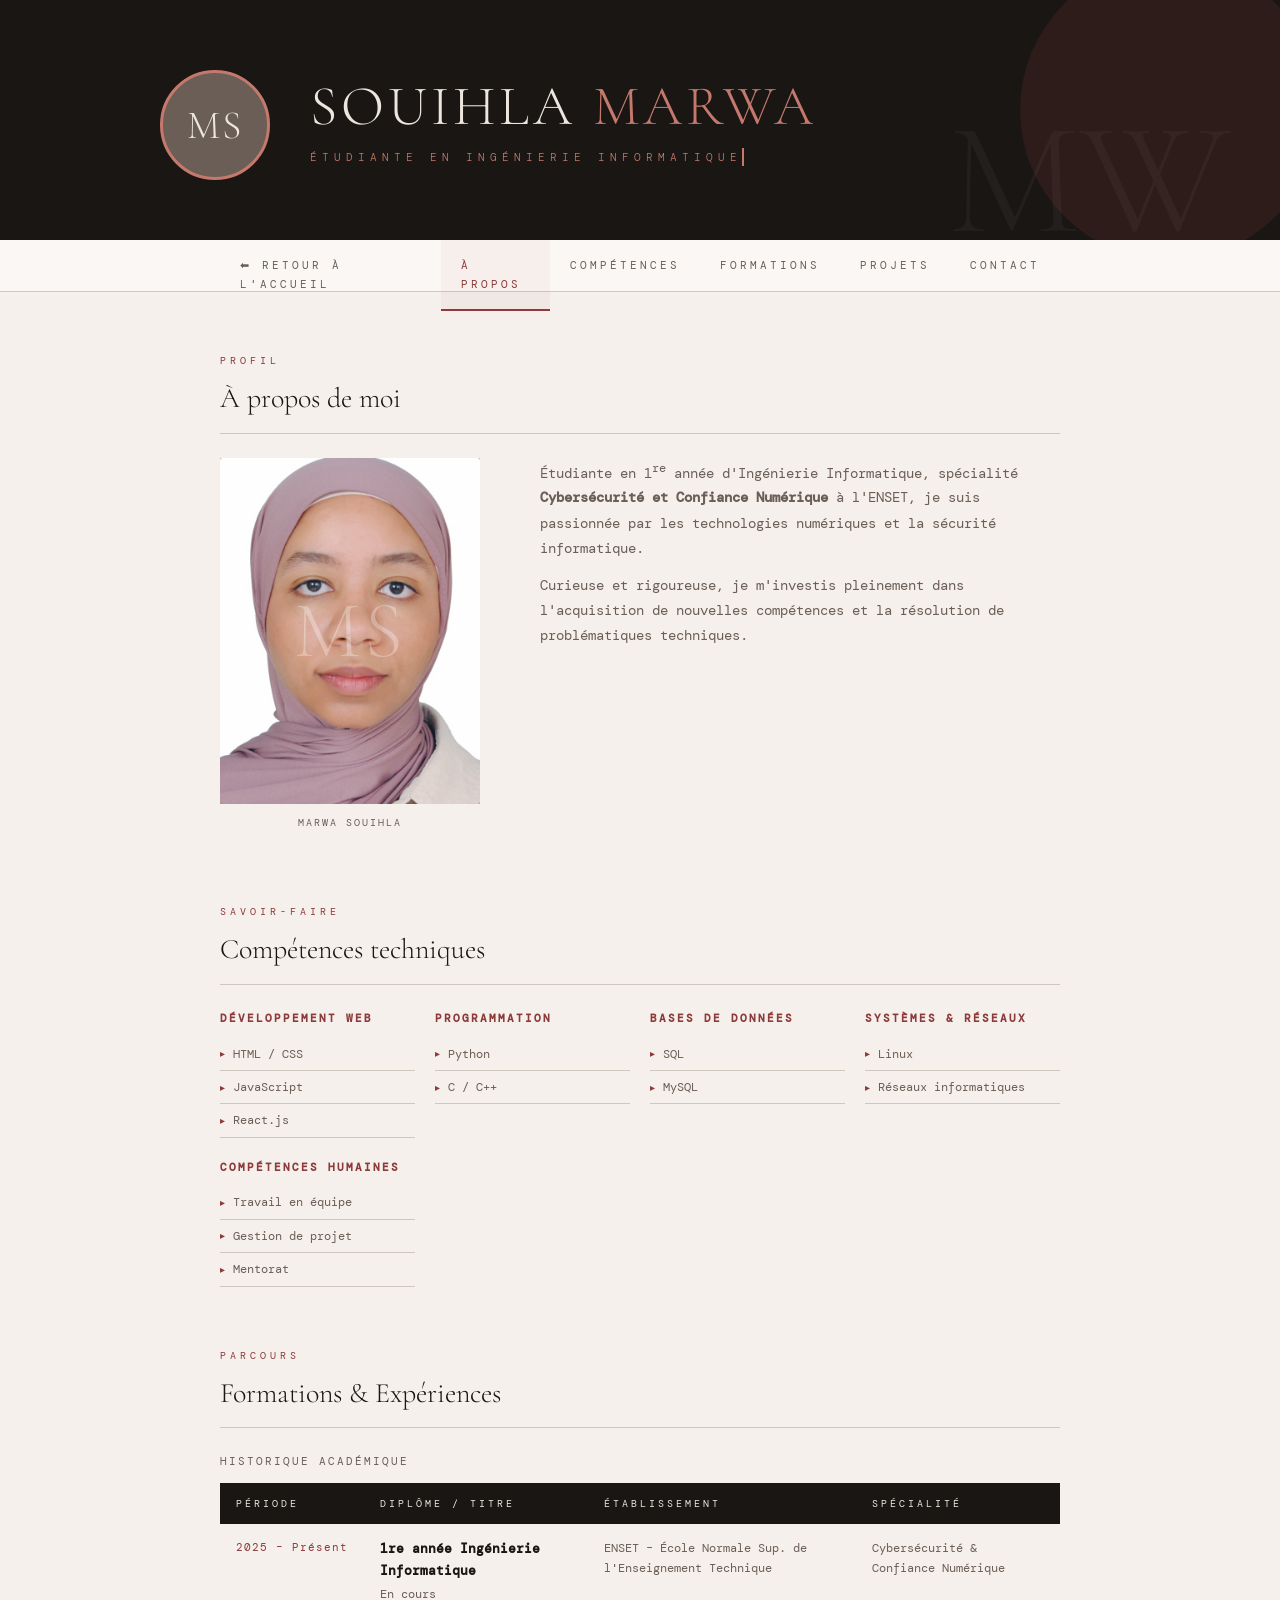
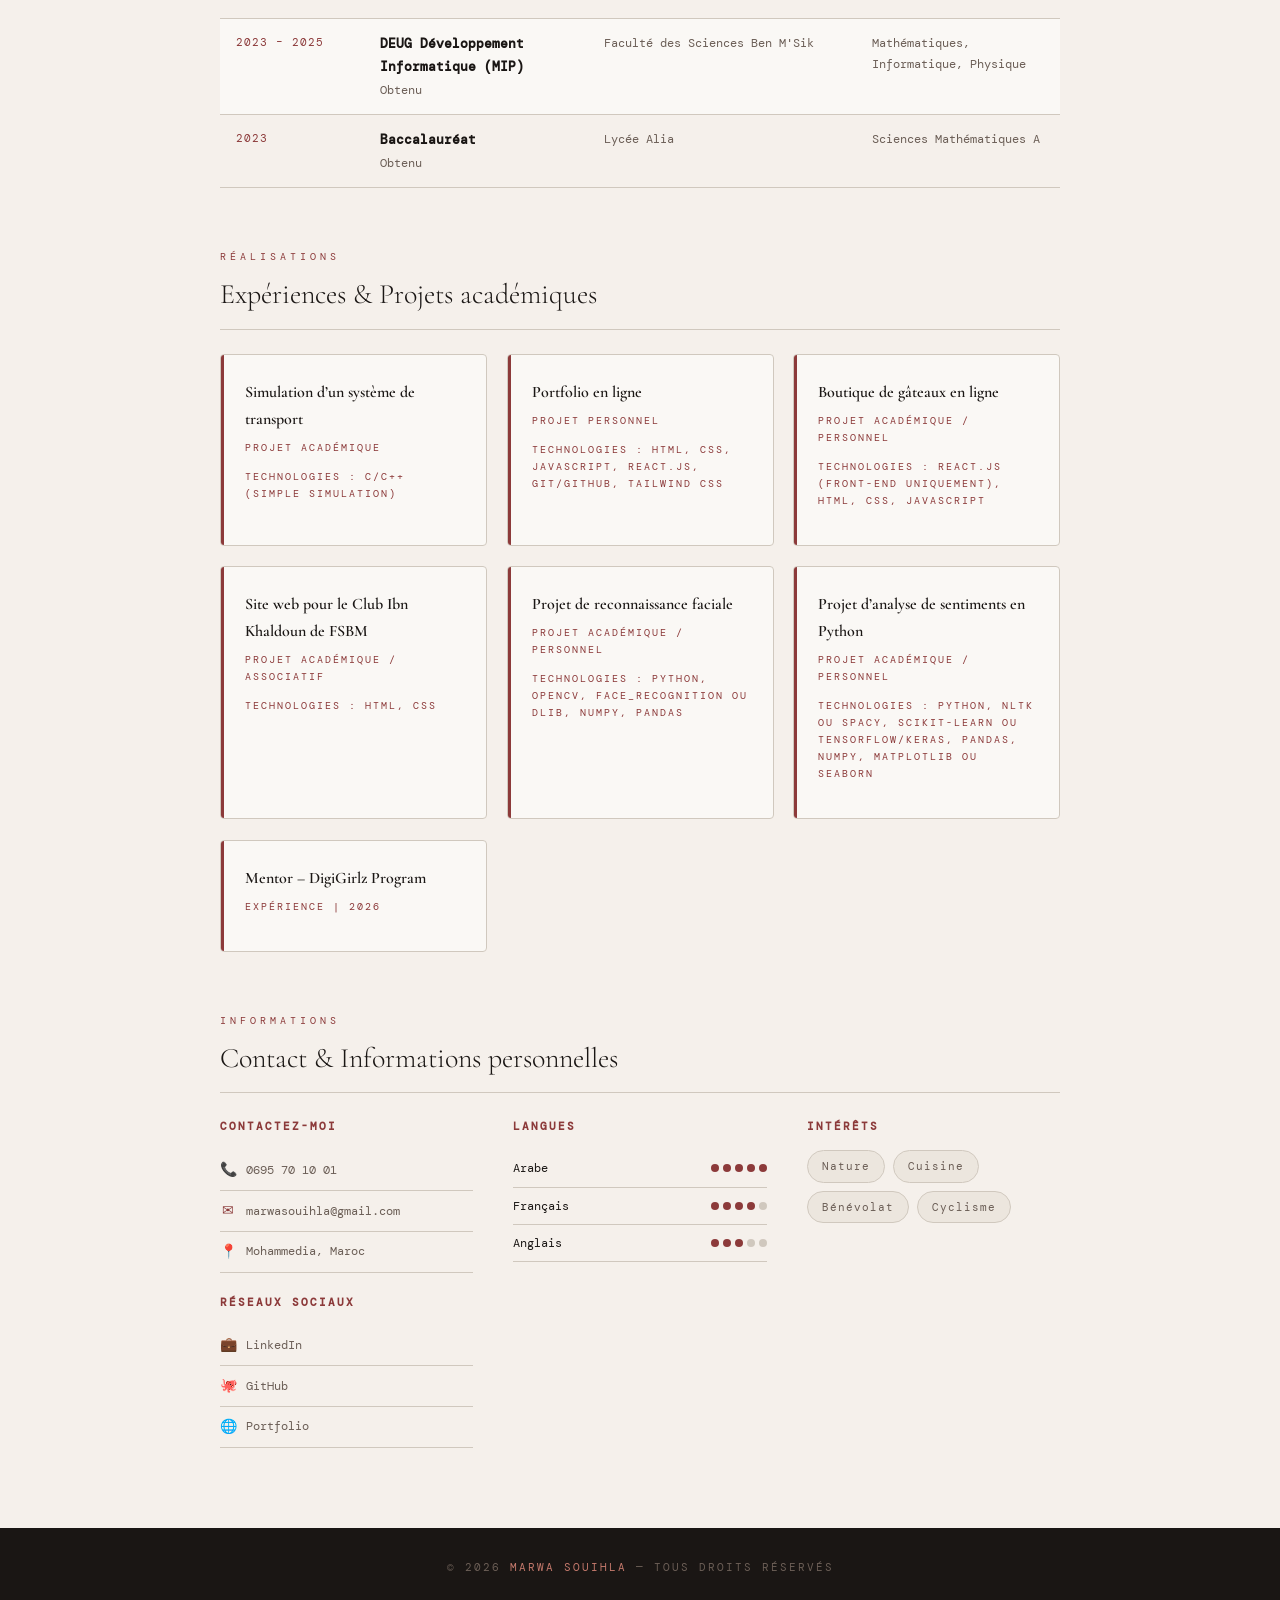
==== tp1/index.html @ b30dba4c "Add and update TP1, TP2, TP3" ====
<!DOCTYPE html>
<html lang="fr">

<head>
  <meta charset="UTF-8" />
  <meta name="viewport" content="width=device-width, initial-scale=1.0" />
  <title>Marwa Souihla – CV Portfolio</title>
  <meta name="description"
    content="Portfolio de Marwa Souihla, étudiante en Ingénierie Informatique. Découvrez mon profil, mes compétences, mes formations et mes projets." />

  <link rel="preconnect" href="https://fonts.googleapis.com" />
  <link rel="preconnect" href="https://fonts.gstatic.com" crossorigin />
  <link
    href="https://fonts.googleapis.com/css2?family=Cormorant+Garamond:ital,wght@0,300;0,400;0,600;1,300&family=DM+Mono:wght@300;400;500&display=swap"
    rel="stylesheet" />

  <link rel="stylesheet" href="styles.css" />

</head>

<body>
  <!-- Fond interactif -->
  <canvas id="bg-canvas"></canvas>

  <!-- ══════════════ HEADER ══════════════ -->
  <header>
    <div class="header-inner">
      <div class="avatar-wrap" role="img" aria-label="Initiales de Marwa Souihla">
        <span class="avatar-initials">MS</span>
      </div>
      <div class="header-text">
        <h1>SOUIHLA <span>Marwa</span></h1>
        <h2 class="typewriter-text">Étudiante en Ingénierie Informatique</h2>
      </div>
    </div>
  </header>

  <!-- ══════════════ NAVIGATION ══════════════ -->
  <nav aria-label="Navigation principale">
    <ul>
      <li><a href="../index.html">⬅ Retour à l'accueil</a></li>
      <li><a href="#a-propos" class="active">À propos</a></li>
      <li><a href="#competences">Compétences</a></li>
      <li><a href="#formations">Formations</a></li>
      <li><a href="#projets">Projets</a></li>
      <li><a href="#contact">Contact</a></li>
    </ul>
  </nav>

  <!-- ══════════════ MAIN ══════════════ -->
  <main>

    <!-- ── À PROPOS ── -->
    <section id="a-propos" aria-labelledby="titre-a-propos">
      <div class="reveal">
        <p class="section-label">Profil</p>
        <h3 id="titre-a-propos">À propos de moi</h3>
      </div>

      <div class="about-flex-container">
        <div class="about-photo reveal reveal-delay-1">
          <div class="about-photo-frame">
            <!-- Remplacer le src par une vraie photo si nécessaire -->
            <img src="assets/profile.jpg" alt="Portrait de Marwa Souihla" onerror="this.style.display='none'" />
            <span class="avatar-initials-big">MS</span>
          </div>
          <p class="photo-caption">Marwa Souihla</p>
        </div>
        <div class="about-content reveal reveal-delay-2">
          <p>
            Étudiante en 1<sup>re</sup> année d'Ingénierie Informatique, spécialité
            <strong>Cybersécurité et Confiance Numérique</strong> à l'ENSET, je suis
            passionnée par les technologies numériques et la sécurité informatique.
          </p>
          <p>
            Curieuse et rigoureuse, je m'investis pleinement dans l'acquisition de
            nouvelles compétences et la résolution de problématiques techniques.

          </p>
        </div>
      </div>
    </section>

    <!-- ── COMPÉTENCES ── -->
    <section id="competences" aria-labelledby="titre-competences">
      <div class="reveal">
        <p class="section-label">Savoir-faire</p>
        <h3 id="titre-competences">Compétences techniques</h3>
      </div>

      <div class="skills-grid">
        <div class="skill-category reveal reveal-delay-1">
          <h5>Développement web</h5>
          <ul>
            <li>HTML / CSS</li>
            <li>JavaScript</li>
            <li>React.js</li>
          </ul>
        </div>

        <div class="skill-category reveal reveal-delay-2">
          <h5>Programmation</h5>
          <ul>
            <li>Python</li>
            <li>C / C++</li>
          </ul>
        </div>

        <div class="skill-category reveal reveal-delay-3">
          <h5>Bases de données</h5>
          <ul>
            <li>SQL</li>
            <li>MySQL</li>
          </ul>
        </div>

        <div class="skill-category reveal reveal-delay-1">
          <h5>Systèmes &amp; Réseaux</h5>
          <ul>
            <li>Linux</li>

            <li>Réseaux informatiques</li>
          </ul>
        </div>

        <div class="skill-category reveal reveal-delay-2">
          <h5>Compétences Humaines</h5>
          <ul>
            <li>Travail en équipe</li>
            <li>Gestion de projet</li>
            <li>Mentorat</li>
          </ul>
        </div>
      </div>
    </section>

    <!-- ── FORMATIONS / EXPÉRIENCES ── -->
    <section id="formations" aria-labelledby="titre-formations">
      <div class="reveal">
        <p class="section-label">Parcours</p>
        <h3 id="titre-formations">Formations &amp; Expériences</h3>
      </div>

      <div class="table-container reveal reveal-delay-1">
        <table>
          <caption
            style="text-align:left; font-size:11px; letter-spacing:2px; color:var(--muted); text-transform:uppercase; margin-bottom:12px;">
            Historique académique
          </caption>
          <thead>
            <tr>
              <th scope="col">Période</th>
              <th scope="col">Diplôme / Titre</th>
              <th scope="col">Établissement</th>
              <th scope="col">Spécialité</th>
            </tr>
          </thead>
          <tbody>
            <tr>
              <td><time datetime="2025">2025</time> – Présent</td>
              <td>
                <strong>1re année Ingénierie Informatique</strong>
                En cours
              </td>
              <td>ENSET – École Normale Sup. de l'Enseignement Technique</td>
              <td>Cybersécurité &amp; Confiance Numérique</td>
            </tr>
            <tr>
              <td><time datetime="2023">2023</time> – <time datetime="2025">2025</time></td>
              <td>
                <strong>DEUG Développement Informatique (MIP)</strong>
                Obtenu
              </td>
              <td>Faculté des Sciences Ben M'Sik</td>
              <td>Mathématiques, Informatique, Physique</td>
            </tr>
            <tr>
              <td><time datetime="2023">2023</time></td>
              <td>
                <strong>Baccalauréat</strong>
                Obtenu
              </td>
              <td>Lycée Alia</td>
              <td>Sciences Mathématiques A</td>
            </tr>
            <!-- removed mentor tr -->
          </tbody>
        </table>
      </div>
    </section>

    <!-- ── PROJETS ── -->
    <section id="projets" aria-labelledby="titre-projets">
      <div class="reveal">
        <p class="section-label">Réalisations</p>
        <h3 id="titre-projets">Expériences &amp; Projets académiques</h3>
      </div>

      <ul class="projects-list">
        <li class="reveal reveal-delay-1">
          <p class="project-name">Simulation d’un système de transport</p>
          <p class="project-type">Projet académique</p>
          <p class="project-type">Technologies : C/C++ (simple simulation)</p>
        </li>

        <li class="reveal reveal-delay-3">
          <p class="project-name">Portfolio en ligne</p>
          <p class="project-type">Projet personnel</p>
          <p class="project-type">Technologies : HTML, CSS, JavaScript, React.js, Git/GitHub, Tailwind CSS</p>
        </li>
        <li class="reveal reveal-delay-1">
          <p class="project-name">Boutique de gâteaux en ligne</p>
          <p class="project-type">Projet académique / personnel</p>
          <p class="project-type">Technologies : React.js (front-end uniquement), HTML, CSS, JavaScript</p>
        </li>
        <li class="reveal reveal-delay-2">
          <p class="project-name">Site web pour le Club Ibn Khaldoun de FSBM</p>
          <p class="project-type">Projet académique / associatif</p>
          <p class="project-type">Technologies : HTML, CSS</p>
        </li>
        <li class="reveal reveal-delay-3">
          <p class="project-name">Projet de reconnaissance faciale</p>
          <p class="project-type">Projet académique / personnel</p>
          <p class="project-type">Technologies : Python, OpenCV, face_recognition ou dlib, NumPy, pandas</p>
        </li>
        <li class="reveal reveal-delay-1">
          <p class="project-name">Projet d’analyse de sentiments en Python</p>
          <p class="project-type">Projet académique / personnel</p>
          <p class="project-type">Technologies : Python, NLTK ou spaCy, scikit-learn ou TensorFlow/Keras, pandas, NumPy,
            matplotlib ou seaborn</p>
        </li>
        <li class="reveal reveal-delay-2">
          <p class="project-name">Mentor – DigiGirlz Program</p>
          <p class="project-type">Expérience | 2026</p>
        </li>
      </ul>
    </section>

    <!-- ── CONTACT, LANGUES, INTÉRÊTS ── -->
    <section id="contact" aria-labelledby="titre-contact">
      <div class="reveal">
        <p class="section-label">Informations</p>
        <h3 id="titre-contact">Contact &amp; Informations personnelles</h3>
      </div>

      <div class="info-blocks">

        <!-- Contact -->
        <div class="info-block reveal reveal-delay-1">
          <h5>Contactez-moi</h5>
          <ul class="contact-list">
            <li>
              <span class="icon" aria-hidden="true">📞</span>
              <a href="tel:+212695701001" rel="noopener">0695 70 10 01</a>
            </li>
            <li>
              <span class="icon" aria-hidden="true">✉</span>
              <a href="mailto:marwasouihla@gmail.com" rel="noopener">marwasouihla@gmail.com</a>
            </li>
            <li>
              <span class="icon" aria-hidden="true">📍</span>
              Mohammedia, Maroc
            </li>
          </ul>

          <!-- Réseaux sociaux -->
          <h5 style="margin-top:20px;">Réseaux sociaux</h5>
          <ul class="contact-list">
            <li>
              <span class="icon" aria-hidden="true">💼</span>
              <a href="https://www.linkedin.com/in/marwa-souihla-02454b335/" target="_blank" rel="noopener noreferrer"
                aria-label="Profil LinkedIn de Marwa Souihla">LinkedIn</a>
            </li>
            <li>
              <span class="icon" aria-hidden="true">🐙</span>
              <a href="https://github.com/merymarw" target="_blank" rel="noopener noreferrer"
                aria-label="Profil GitHub de Marwa Souihla">GitHub</a>
            </li>
            <li>
              <span class="icon" aria-hidden="true">🌐</span>
              <a href="#" target="_blank" rel="noopener noreferrer"
                aria-label="Portfolio personnel de Marwa Souihla">Portfolio</a>
            </li>
          </ul>
        </div>

        <!-- Langues -->
        <div class="info-block reveal reveal-delay-2">
          <h5>Langues</h5>
          <ul class="lang-list">
            <li>
              <span>Arabe</span>
              <span class="lang-dot" aria-label="Niveau natif">
                <span class="filled"></span><span class="filled"></span>
                <span class="filled"></span><span class="filled"></span><span class="filled"></span>
              </span>
            </li>
            <li>
              <span>Français</span>
              <span class="lang-dot" aria-label="Niveau avancé">
                <span class="filled"></span><span class="filled"></span>
                <span class="filled"></span><span class="filled"></span><span></span>
              </span>
            </li>
            <li>
              <span>Anglais</span>
              <span class="lang-dot" aria-label="Niveau intermédiaire">
                <span class="filled"></span><span class="filled"></span>
                <span class="filled"></span><span></span><span></span>
              </span>
            </li>
          </ul>
        </div>

        <!-- Intérêts -->
        <div class="info-block reveal reveal-delay-3">
          <h5>Intérêts</h5>
          <ul class="interests-list">
            <li>Nature</li>
            <li>Cuisine</li>
            <li>Bénévolat</li>
            <li>Cyclisme</li>
          </ul>
        </div>

      </div>
    </section>

  </main>

  <!-- ══════════════ FOOTER ══════════════ -->
  <footer>
    <p>© 2026 <span>Marwa Souihla</span> — Tous droits réservés</p>
  </footer>

  <!-- JavaScript (Mise en surbrillance automatique lors du défilement) -->
  <script defer type="module" src="index.js"></script>

  <script src="index.js"></script>
</body>

</html>
---- tp1/styles.css ----
@charset "UTF-8";
:root {
  --bg: #f5f0eb;
  --ink: #1a1614;
  --muted: #6b5e56;
  --accent: #8c3a3a;
  --accent-light: #c4796c;
  --cream: #ece6de;
  --line: #d0c8be;
  --white: #faf8f5;
  --nav-height: 52px;
}

*, *::before, *::after {
  box-sizing: border-box;
  margin: 0;
  padding: 0;
}

html {
  scroll-behavior: smooth;
  /* Empêche le menu sticky de masquer le haut des sections lors du défilement */
  scroll-padding-top: calc(var(--nav-height) + 40px);
}

body {
  background: var(--bg);
  color: var(--ink);
  font-family: "DM Mono", monospace;
  font-size: 14px;
  line-height: 1.7;
  overflow-x: hidden;
  position: relative;
}

/* ── FOND INTERACTIF ── */
#bg-canvas {
  position: fixed;
  top: 0;
  left: 0;
  width: 100vw;
  height: 100vh;
  z-index: -1;
  pointer-events: none;
}

/* ── HEADER ── */
header {
  position: relative;
  background: var(--ink);
  color: var(--cream);
  padding: 70px 60px 60px;
  overflow: hidden;
}

header::before {
  content: "";
  position: absolute;
  top: -40px;
  right: -40px;
  width: 300px;
  height: 300px;
  border-radius: 50%;
  background: var(--accent);
  opacity: 0.18;
  transition: transform 0.8s ease-out;
}

header:hover::before {
  transform: scale(1.1);
}

header::after {
  content: "MW";
  position: absolute;
  bottom: -20px;
  right: 50px;
  font-family: "Cormorant Garamond", serif;
  font-size: 160px;
  font-weight: 300;
  color: rgba(255, 255, 255, 0.04);
  line-height: 1;
  pointer-events: none;
  user-select: none;
}

.header-inner {
  max-width: 960px;
  margin: 0 auto;
  display: flex;
  align-items: center;
  gap: 40px;
  position: relative;
  z-index: 1;
}

.avatar-wrap {
  flex-shrink: 0;
  width: 110px;
  height: 110px;
  border-radius: 50%;
  border: 3px solid var(--accent-light);
  overflow: hidden;
  background: var(--muted);
  display: flex;
  align-items: center;
  justify-content: center;
  transition: border-color 0.3s ease;
}

.avatar-wrap:hover {
  border-color: var(--accent);
}

.avatar-initials {
  font-family: "Cormorant Garamond", serif;
  font-size: 40px;
  font-weight: 300;
  color: var(--cream);
  letter-spacing: 2px;
}

.header-text h1 {
  font-family: "Cormorant Garamond", serif;
  font-size: clamp(32px, 5vw, 56px);
  font-weight: 300;
  letter-spacing: 4px;
  text-transform: uppercase;
  line-height: 1.1;
}

.header-text h1 span {
  color: var(--accent-light);
}

.header-text h2 {
  font-family: "DM Mono", monospace;
  font-size: 11px;
  font-weight: 300;
  letter-spacing: 5px;
  text-transform: uppercase;
  color: var(--accent-light);
  margin-top: 10px;
}

/* Typewriter effect */
.typewriter-text {
  display: inline-block;
  overflow: hidden;
  white-space: nowrap;
  border-right: 2px solid var(--accent-light);
  box-sizing: border-box;
  animation: typing 3s steps(40, end), blink-caret 0.75s step-end infinite;
}

/* ── NAV ── */
nav {
  background: rgba(250, 248, 245, 0.92);
  backdrop-filter: blur(12px);
  -webkit-backdrop-filter: blur(12px);
  border-bottom: 1px solid var(--line);
  position: sticky;
  top: 0;
  z-index: 100;
  height: var(--nav-height);
}

nav ul {
  max-width: 960px;
  margin: 0 auto;
  list-style: none;
  display: flex;
  gap: 0;
  padding: 0 60px;
}

nav ul li a {
  display: block;
  padding: 16px 20px;
  font-size: 11px;
  letter-spacing: 3px;
  text-transform: uppercase;
  text-decoration: none;
  color: var(--muted);
  border-bottom: 2px solid transparent;
  transition: all 0.3s ease;
}

nav ul li a:hover,
nav ul li a.active {
  color: var(--accent);
  border-bottom-color: var(--accent);
  background: rgba(140, 58, 58, 0.04);
}

/* ── LAYOUT ── */
main {
  max-width: 960px;
  margin: 0 auto;
  padding: 60px 60px 80px;
  display: grid;
  grid-template-columns: 1fr 2fr;
  gap: 60px 80px;
}

section {
  grid-column: 1/-1;
}

.section-label {
  font-size: 10px;
  letter-spacing: 4px;
  text-transform: uppercase;
  color: var(--accent);
  margin-bottom: 6px;
}

h3 {
  font-family: "Cormorant Garamond", serif;
  font-size: 28px;
  font-weight: 300;
  color: var(--ink);
  border-bottom: 1px solid var(--line);
  padding-bottom: 10px;
  margin-bottom: 24px;
}

h4 {
  font-family: "Cormorant Garamond", serif;
  font-size: 18px;
  font-weight: 600;
  color: var(--ink);
  margin-bottom: 4px;
}

h5 {
  font-size: 11px;
  letter-spacing: 2px;
  text-transform: uppercase;
  color: var(--accent);
  margin-bottom: 4px;
}

h6 {
  font-size: 11px;
  letter-spacing: 1px;
  color: var(--muted);
  margin-bottom: 10px;
}

p {
  color: var(--muted);
  margin-bottom: 12px;
}

/* ── À PROPOS ── */
#a-propos {
  grid-column: 1/-1;
}

.about-flex-container {
  display: grid;
  grid-template-columns: 1fr 2fr;
  gap: 60px;
  align-items: start;
}

.about-photo-frame {
  width: 100%;
  aspect-ratio: 3/4;
  background: var(--ink);
  border-radius: 2px;
  display: flex;
  align-items: center;
  justify-content: center;
  overflow: hidden;
  position: relative;
}

.about-photo-frame::before {
  content: "";
  position: absolute;
  inset: 0;
  background: linear-gradient(135deg, var(--accent) 0%, transparent 60%);
  opacity: 0.3;
  transition: opacity 0.4s ease;
}

.about-photo-frame:hover::before {
  opacity: 0.5;
}

.about-photo-frame .avatar-initials-big {
  font-family: "Cormorant Garamond", serif;
  font-size: 80px;
  font-weight: 300;
  color: rgba(255, 255, 255, 0.3);
  letter-spacing: 4px;
  position: relative;
  z-index: 1;
}

.about-photo-frame img {
  width: 100%;
  height: 100%;
  object-fit: cover;
  position: absolute;
  top: 0;
  left: 0;
  transition: transform 0.5s ease;
}

.about-photo-frame:hover img {
  transform: scale(1.05);
}

.photo-caption {
  font-size: 10px;
  letter-spacing: 2px;
  color: var(--muted);
  text-align: center;
  margin-top: 10px;
  text-transform: uppercase;
}

.about-content p {
  font-size: 14px;
  line-height: 1.8;
}

/* ── COMPÉTENCES ── */
.skills-grid {
  display: grid;
  grid-template-columns: repeat(auto-fill, minmax(180px, 1fr));
  gap: 20px;
}

.skill-category h5 {
  margin-bottom: 10px;
}

.skill-category ul {
  list-style: none;
}

.skill-category ul li {
  padding: 6px 0;
  border-bottom: 1px solid var(--line);
  font-size: 12px;
  color: var(--muted);
  display: flex;
  align-items: center;
  gap: 8px;
}

.skill-category ul li::before {
  content: "▸";
  color: var(--accent);
  font-size: 10px;
}

/* ── TABLEAU FORMATIONS ── */
.table-container {
  overflow-x: auto; /* Permet le scroll horizontal sur petit écran */
}

table {
  width: 100%;
  border-collapse: collapse;
  font-size: 12px;
}

thead tr {
  background: var(--ink);
  color: var(--cream);
}

thead th {
  padding: 12px 16px;
  text-align: left;
  font-size: 10px;
  letter-spacing: 3px;
  text-transform: uppercase;
  font-weight: 400;
}

tbody tr {
  border-bottom: 1px solid var(--line);
  transition: background 0.2s ease;
}

tbody tr:nth-child(even) {
  background: var(--white);
}

tbody tr:hover {
  background: var(--cream);
}

tbody td {
  padding: 14px 16px;
  color: var(--muted);
  vertical-align: top;
}

tbody td:first-child {
  color: var(--accent);
  font-weight: 400;
  white-space: nowrap;
  font-size: 11px;
  letter-spacing: 1px;
}

tbody td strong {
  display: block;
  color: var(--ink);
  font-size: 13px;
  margin-bottom: 2px;
}

/* ── PROJETS ── */
.projects-list {
  list-style: none;
  display: grid;
  grid-template-columns: repeat(auto-fill, minmax(260px, 1fr));
  gap: 20px;
  perspective: 1000px; /* Ajout d'une perspective pour l'effet 3D */
}

.projects-list li {
  background: var(--white);
  border: 1px solid var(--line);
  border-radius: 4px;
  padding: 24px;
  position: relative;
  overflow: hidden;
  transition: border-color 0.3s ease, box-shadow 0.3s ease;
  cursor: crosshair;
  transform-style: preserve-3d;
  will-change: transform;
}

.projects-list li:hover {
  border-color: var(--accent-light);
  box-shadow: 0 15px 35px rgba(26, 22, 20, 0.1);
}

.projects-list li::before {
  content: "";
  position: absolute;
  top: 0;
  left: 0;
  width: 3px;
  height: 100%;
  background: var(--accent);
  transition: width 0.3s ease;
}

.projects-list li:hover::before {
  width: 4px;
}

.project-name {
  font-family: "Cormorant Garamond", serif;
  font-size: 16px;
  font-weight: 600;
  color: var(--ink);
  margin-bottom: 6px;
}

.project-type {
  font-size: 10px;
  letter-spacing: 2px;
  text-transform: uppercase;
  color: var(--accent);
}

/* ── CONTACT & LANGUES ── */
.info-blocks {
  display: grid;
  grid-template-columns: repeat(auto-fill, minmax(220px, 1fr));
  gap: 40px;
}

.info-block h5 {
  margin-bottom: 14px;
}

.contact-list {
  list-style: none;
}

.contact-list li {
  display: flex;
  align-items: center;
  gap: 10px;
  padding: 8px 0;
  border-bottom: 1px solid var(--line);
  font-size: 12px;
  color: var(--muted);
}

.contact-list li .icon {
  color: var(--accent);
  font-size: 14px;
  width: 16px;
  flex-shrink: 0;
  text-align: center;
}

.contact-list li a {
  color: var(--muted);
  text-decoration: none;
  transition: color 0.2s;
}

.contact-list li a:hover {
  color: var(--accent);
}

.lang-list {
  list-style: none;
}

.lang-list li {
  display: flex;
  justify-content: space-between;
  align-items: center;
  padding: 8px 0;
  border-bottom: 1px solid var(--line);
  font-size: 12px;
}

.lang-dot {
  display: flex;
  gap: 4px;
}

.lang-dot span {
  width: 8px;
  height: 8px;
  border-radius: 50%;
  background: var(--line);
}

.lang-dot span.filled {
  background: var(--accent);
}

.interests-list {
  list-style: none;
  display: flex;
  flex-wrap: wrap;
  gap: 8px;
}

.interests-list li {
  background: var(--cream);
  border: 1px solid var(--line);
  padding: 6px 14px;
  font-size: 11px;
  letter-spacing: 1px;
  text-transform: capitalize;
  color: var(--muted);
  border-radius: 20px;
  transition: all 0.2s ease;
}

.interests-list li:hover {
  background: var(--white);
  border-color: var(--accent-light);
  color: var(--accent);
}

/* ── FOOTER ── */
footer {
  background: var(--ink);
  color: var(--muted);
  text-align: center;
  padding: 30px 20px;
  font-size: 11px;
  letter-spacing: 2px;
  text-transform: uppercase;
}

footer span {
  color: var(--accent-light);
}

/* ── ANIMATIONS ── */
@keyframes fadeUp {
  from {
    opacity: 0;
    transform: translateY(20px);
  }
  to {
    opacity: 1;
    transform: translateY(0);
  }
}
@keyframes typing {
  from {
    max-width: 0;
  }
  to {
    max-width: 100%;
  }
}
@keyframes blink-caret {
  from, to {
    border-color: transparent;
  }
  50% {
    border-color: var(--accent-light);
  }
}
.header-inner {
  animation: fadeUp 0.8s cubic-bezier(0.16, 1, 0.3, 1) both;
}

main {
  animation: fadeUp 0.8s cubic-bezier(0.16, 1, 0.3, 1) 0.2s both;
}

/* Scroll Reveal Classes */
.reveal {
  opacity: 0;
  transform: translateY(30px);
  transition: all 0.8s cubic-bezier(0.16, 1, 0.3, 1);
}

.reveal.active {
  opacity: 1;
  transform: translateY(0);
}

.reveal-delay-1 {
  transition-delay: 0.1s;
}

.reveal-delay-2 {
  transition-delay: 0.2s;
}

.reveal-delay-3 {
  transition-delay: 0.3s;
}

@media (max-width: 768px) {
  header {
    padding: 40px 24px 36px;
  }
  .header-inner {
    flex-direction: column;
    gap: 20px;
    text-align: center;
  }
  nav {
    overflow-x: auto;
  }
  nav ul {
    padding: 0 10px;
    width: max-content;
  }
  nav ul li a {
    padding: 14px 12px;
    font-size: 10px;
  }
  main {
    padding: 40px 24px 60px;
    grid-template-columns: 1fr;
    gap: 40px;
  }
  #a-propos, .about-flex-container {
    grid-template-columns: 1fr;
  }
}

/*# sourceMappingURL=styles.css.map */
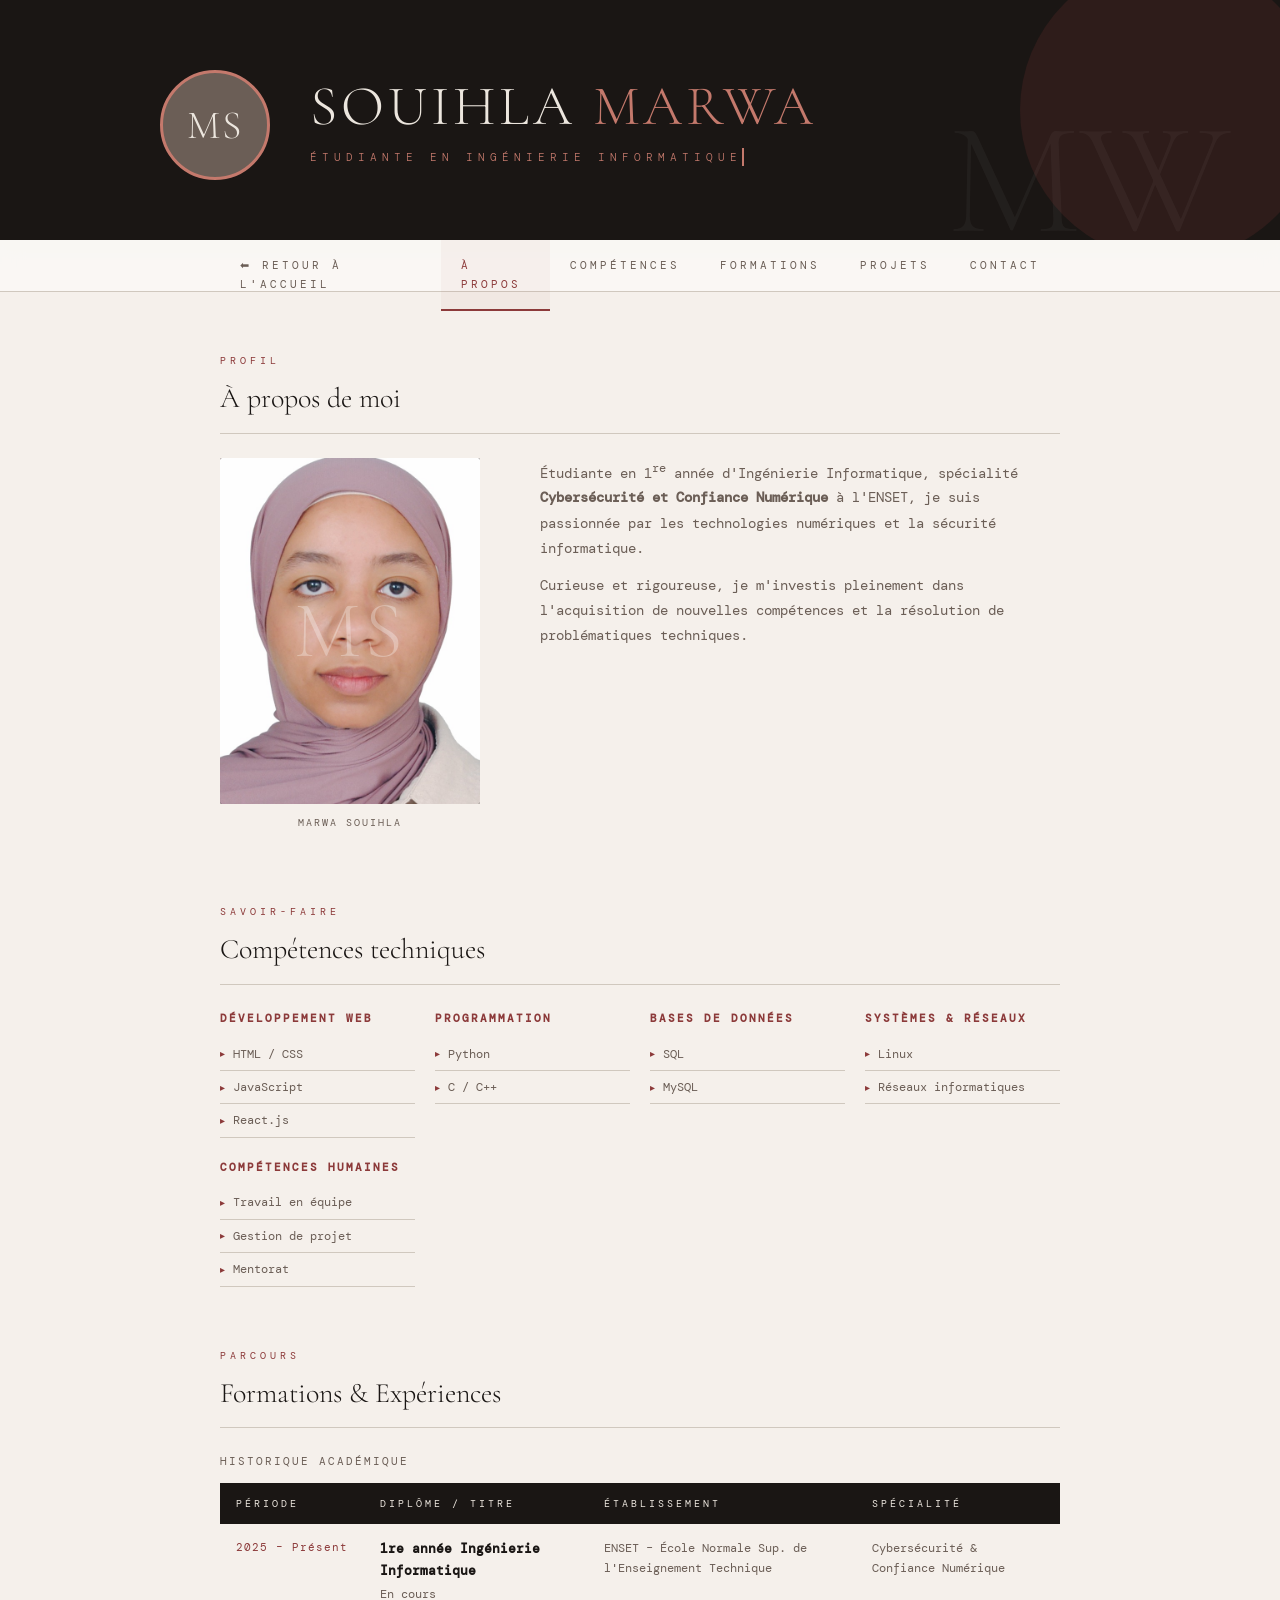
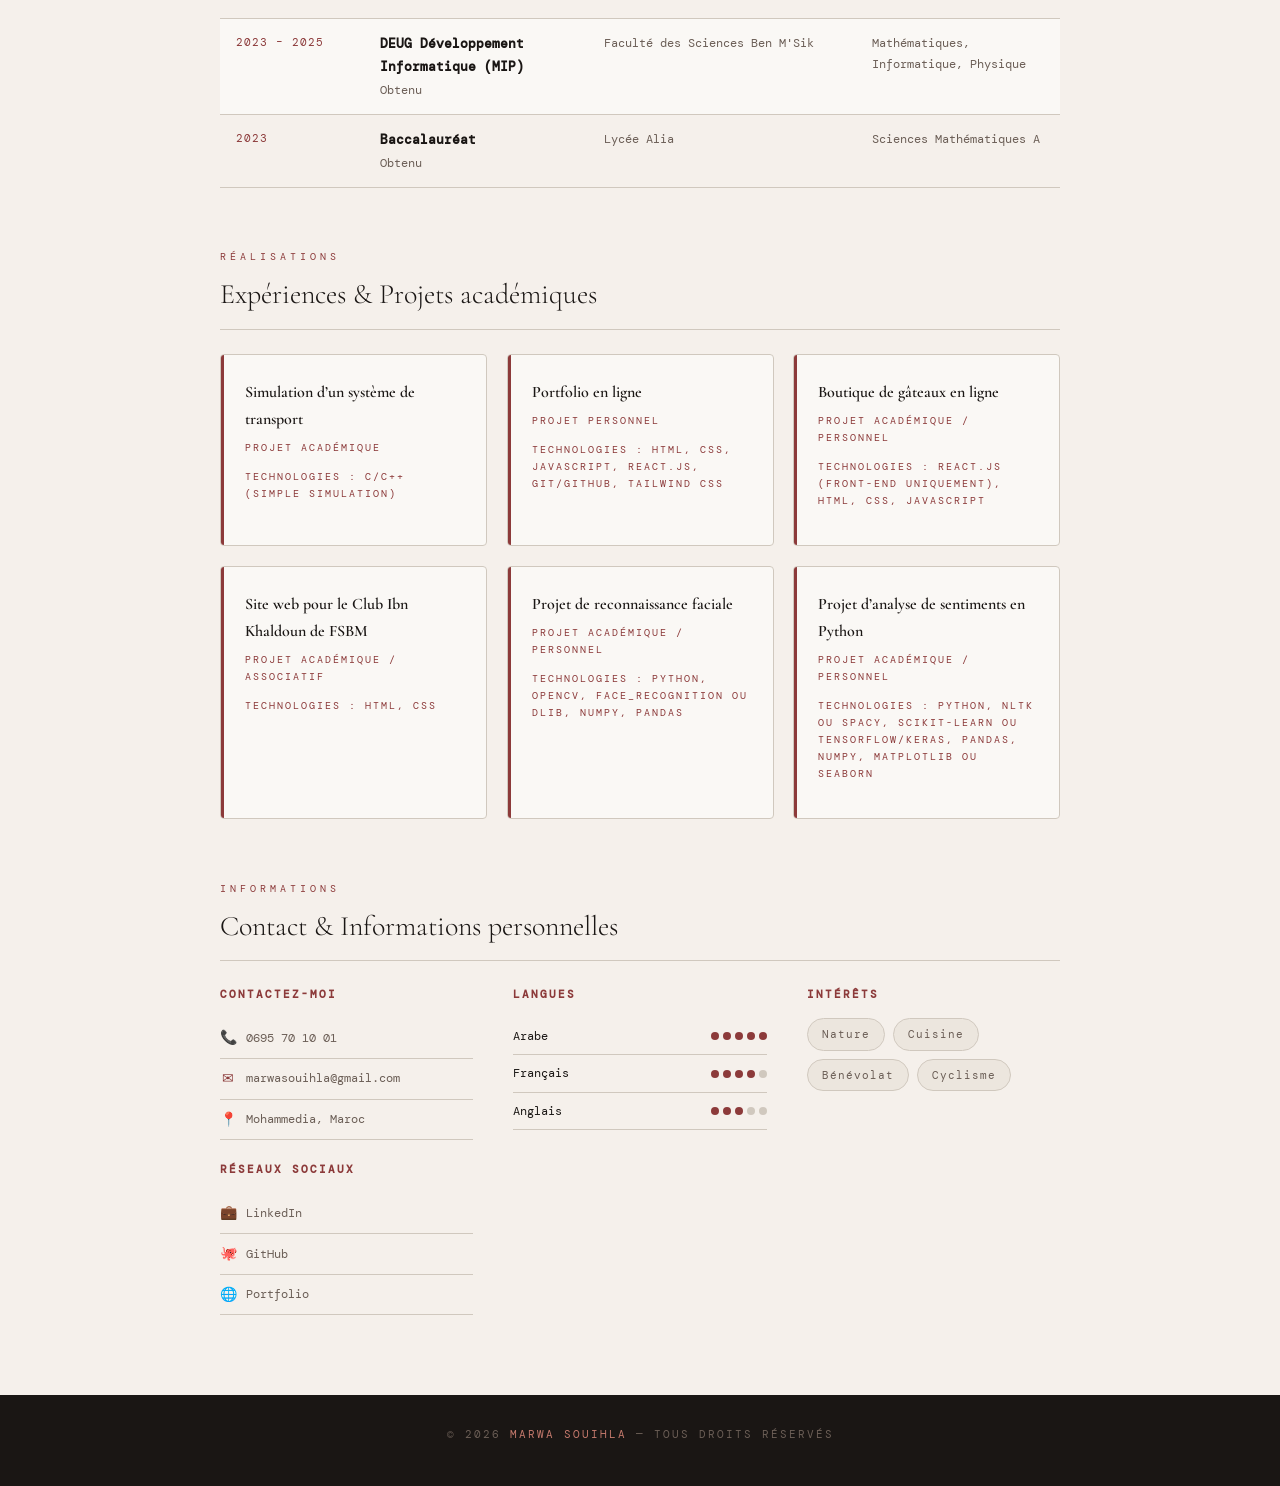
==== commit 6806ac25: "Remove Mentor project entry from index.html Removed a project entry for the Mentor – DigiGirlz Progr" ====
--- a/tp1/index.html
+++ b/tp1/index.html
@@ -229,10 +229,6 @@
           <p class="project-type">Technologies : Python, NLTK ou spaCy, scikit-learn ou TensorFlow/Keras, pandas, NumPy,
             matplotlib ou seaborn</p>
         </li>
-        <li class="reveal reveal-delay-2">
-          <p class="project-name">Mentor – DigiGirlz Program</p>
-          <p class="project-type">Expérience | 2026</p>
-        </li>
       </ul>
     </section>
 
@@ -339,4 +335,4 @@
   <script src="index.js"></script>
 </body>
 
-</html>+</html>
